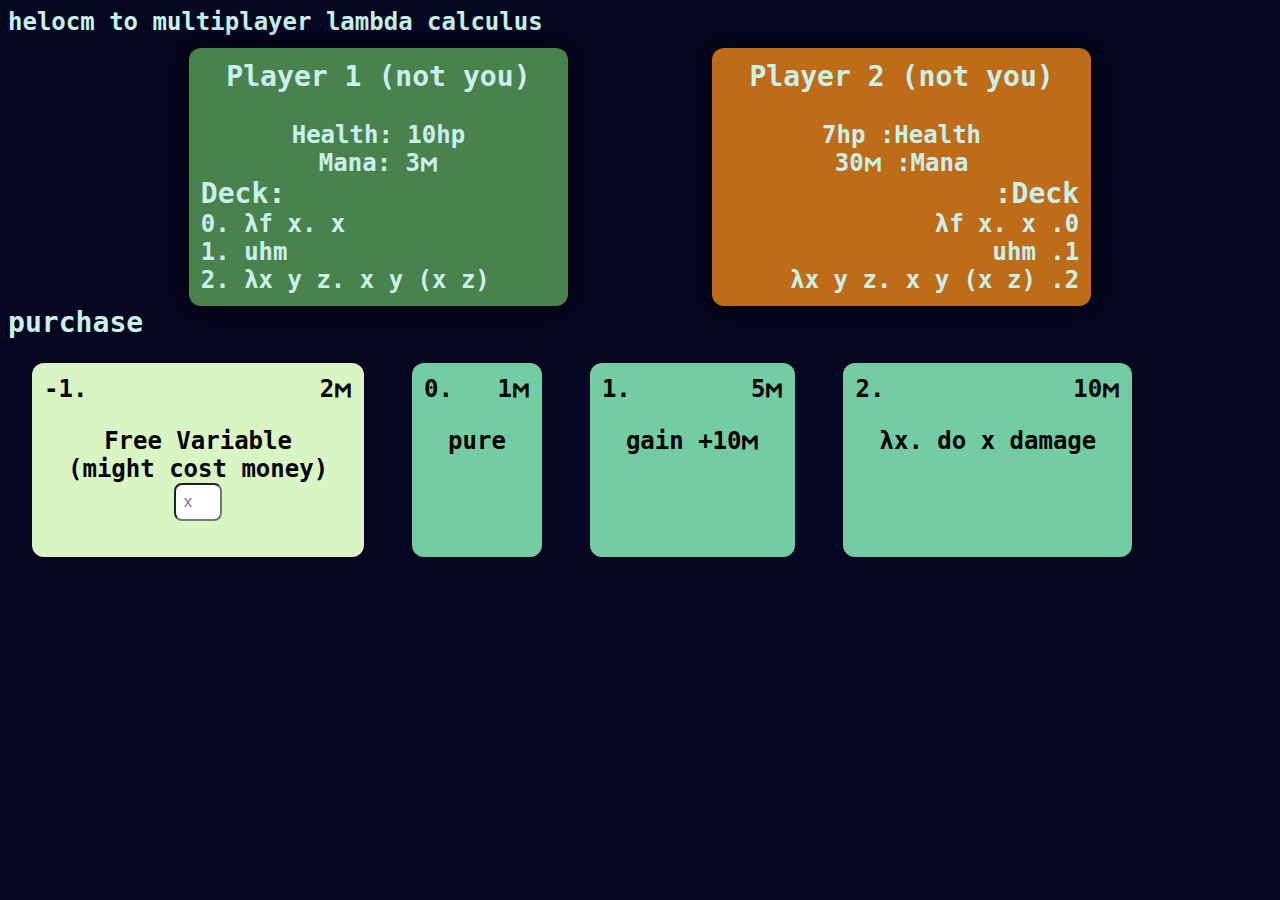
==== static/index.html @ 2c3b9917 "style changes" ====
<html>
<head>

    <style>

body {
    --col-back-1: #060721;
    --col-back-you: #4a824e;
    --col-back-enemy: #BE6C17;
    --col-back-combinator: #74CCA3;
    --col-back-fv: #D9F5C4;
    --col-prim-1: #C9F1EB;

    font-family: monospace;
    background: var(--col-back-1);
    color: var(--col-prim-1);
    font-size: 12px;
}

h3 {
    margin: 0px;
}

#players {
    display: flex;
    justify-content: center;
}

.player {
    box-sizing: border-box;
    margin-left: 3em;
    margin-right: 3em;
    margin-top: 0.5em;
    padding: 0.5em;
    width: 30%;

    display: flex;
    flex-direction: column;

    box-shadow: 0px 0px 1em #000000;
    border-radius: 0.5em;
}

.player.you {
    background: var(--col-back-you);
}


#player-2 {
    align-items: flex-end;
    text-align: right;
}

.stats {
    text-align: center;
    width: 100%;
}

.player:not(.you) {
    background: var(--col-back-enemy);

}

.you .plname::after {
    content: "(you)";
}

:not(.you) .plname::after {
    content: "(not you)";
}

#combinators {
    display: flex;
    flex-direction: row;
    flex-flow: wrap;
}

#free-variable {
    background: var(--col-back-fv);
}

#fv-name {
    width: 3em;
    font-size: 16px;
    padding: 0.5em;
    border-radius: 0.5em;
}

.combinator {
    background: var(--col-back-combinator);
    color: black;
    margin: 1em;
    padding: 0.5em;
    border-radius: 0.5em;
}

.comb-heading {
    display: flex;
    flex-direction: row;
    justify-content: space-between;
}

.comb-heading :nth-child(1) {
    width: 2em;
}

.comb-description {
    text-align: center;
    margin: 1em;
    box-sizing: border-box;
}

    </style>

</head>

<body>

<h1>
    helocm to multiplayer lambda calculus

    <div id="game-play">
        <div id="players">
            <div class="player you" id="player-1">
                <div class="stats">
                    <h3 class="plname"> Player 1 </h3> <br/>
                    Health: 10hp <br/>
                    Mana: 3𐌼 <br/>
                </div>
                <h3> Deck: </h3>
                <div class="deck">
                    <div class="card"> 0. λf x. x </div>
                    <div class="card"> 1. uhm </div>
                    <div class="card"> 2. λx y z. x y (x z) </div>
                </div>
            </div>
            <div class="player" id="player-2">
                <div class="stats">
                    <h3 class="plname"> Player 2 </h3> <br/>
                    7hp :Health <br/>
                    30𐌼 :Mana <br/>
                </div>
                <h3> :Deck </h3>
                <div class="deck">
                    <div class="card"> λf x. x .0 </div>
                    <div class="card"> uhm .1 </div>
                    <div class="card"> λx y z. x y (x z) .2 </div>
                </div>
            </div>
        </div>

        <h3> purchase </h3>
        <div id="combinators">
            <div class="combinator" id="free-variable">
                <div class="comb-heading">
                    <div class="comb-number"> -1. </div>
                    <div class="comb-cost"> 2𐌼 </div>
                </div>
                <div class="comb-description">
                    Free Variable <br> (might cost money) <br>
                    <input id="fv-name" type="text" placeholder="x"></input>
                </div>
            </div>
            <div class="combinator">
                <div class="comb-heading">
                    <div class="comb-number"> 0. </div>
                    <div class="comb-cost"> 1𐌼 </div>
                </div>
                <div class="comb-description"> pure </div>
            </div>
            <div class="combinator">
                <div class="comb-heading">
                    <div class="comb-number"> 1. </div>
                    <div class="comb-cost"> 5𐌼 </div>
                </div>
                <div class="comb-description"> gain +10𐌼  </div>
            </div>
            <div class="combinator">
                <div class="comb-heading">
                    <div class="comb-number"> 2. </div>
                    <div class="comb-cost"> 10𐌼 </div>
                </div>
                <div class="comb-description"> λx. do x damage </div>
            </div>
        </div>
    </div>


</h1>

</body>
</html>
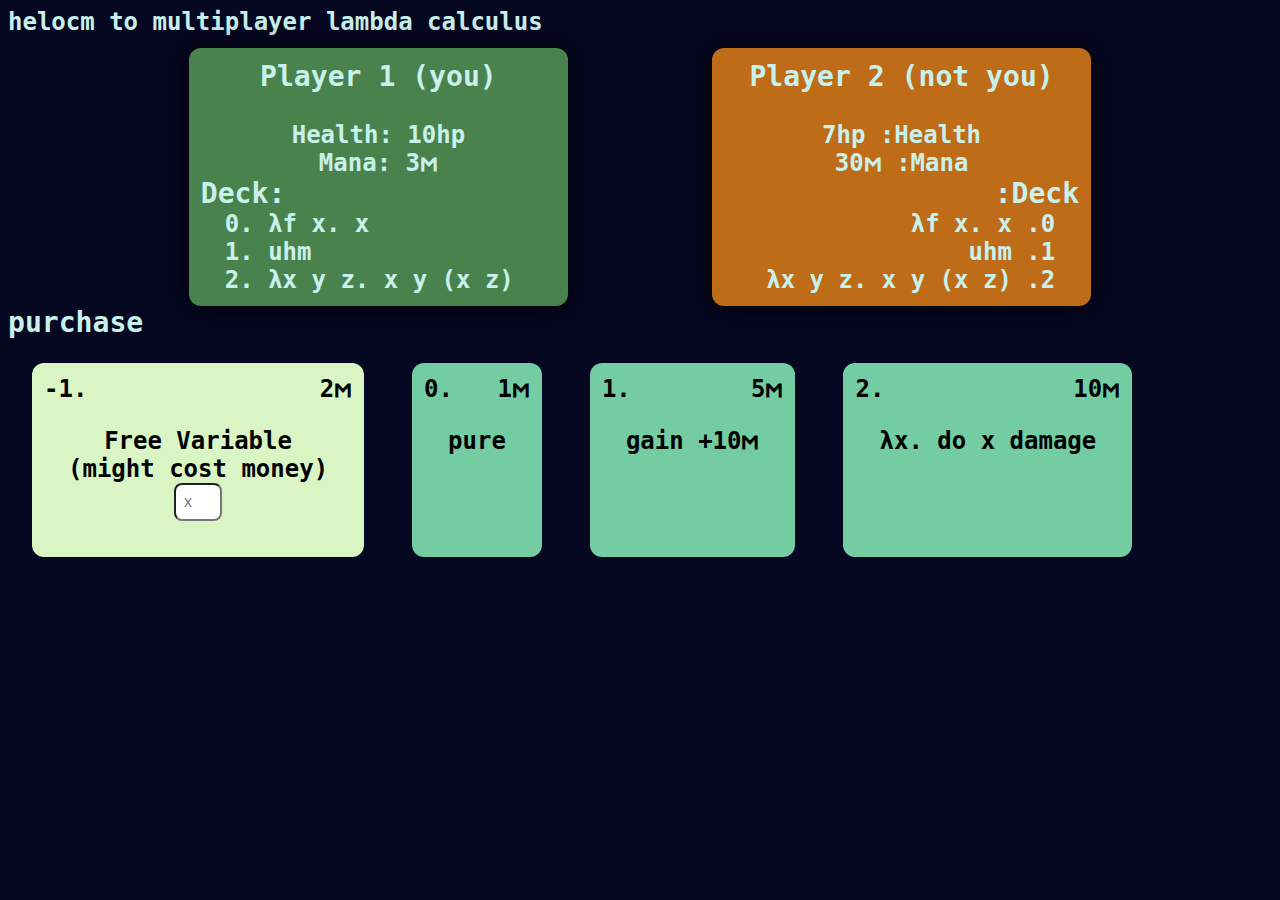
==== commit a886c83e: "Render functions" ====
--- a/static/index.html
+++ b/static/index.html
@@ -1,5 +1,7 @@
 <html>
 <head>
+
+<meta charset="UTF-8">
 
     <style>
 
@@ -61,12 +63,17 @@
 
 }
 
-.you .plname::after {
-    content: "(you)";
-}
-
-:not(.you) .plname::after {
-    content: "(not you)";
+.you > .stats > .plname::after {
+    content: " (you)";
+}
+
+:not(.you) > .stats > .plname::after {
+    content: " (not you)";
+}
+
+.card {
+    margin-left: 1em;
+    margin-right: 1em;
 }
 
 #combinators {
@@ -189,4 +196,8 @@
 </h1>
 
 </body>
+
+<script src="render.js"></script>
+<script src="handler.js"></script>
+
 </html>
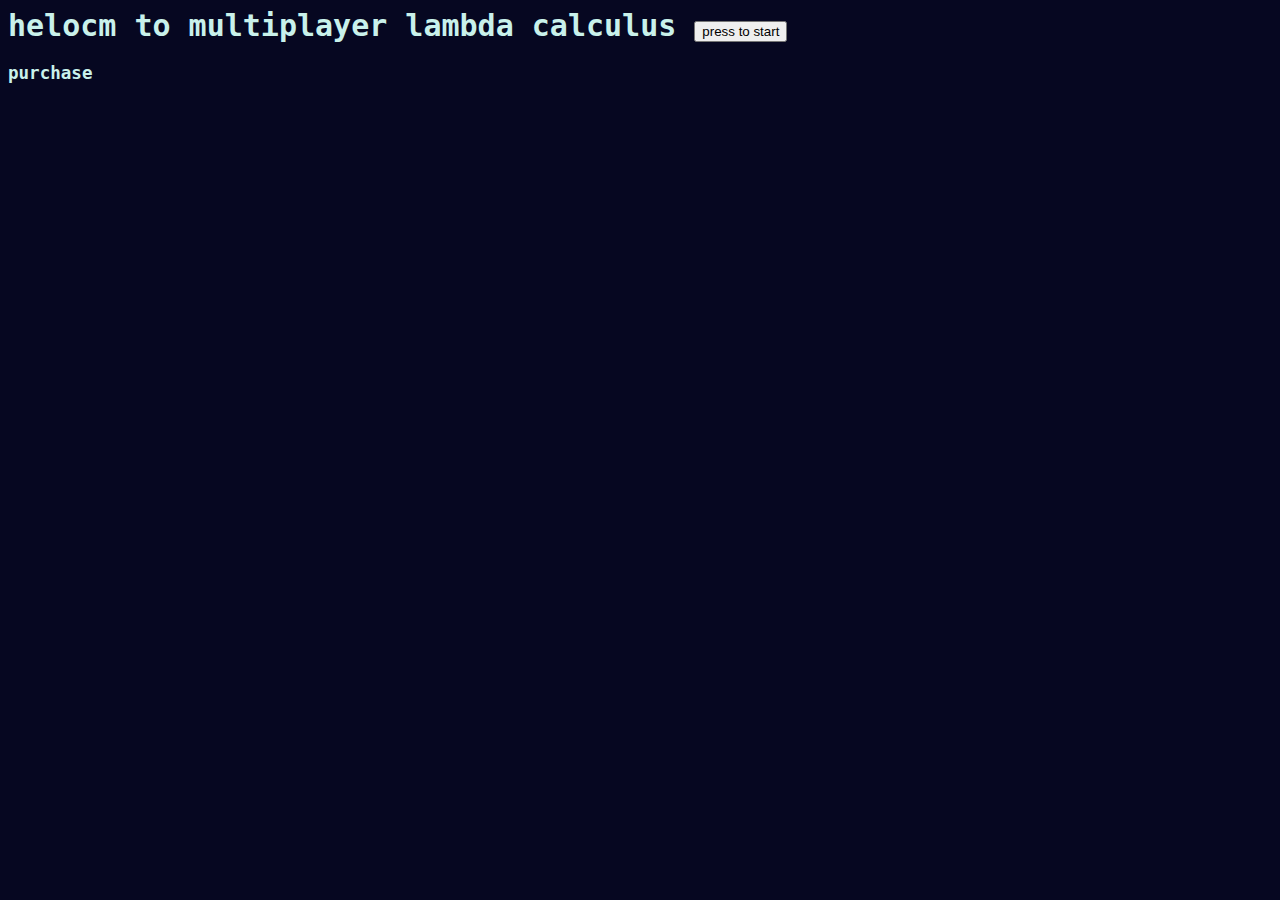
==== commit ffa1c078: "new game button" ====
--- a/static/index.html
+++ b/static/index.html
@@ -10,13 +10,15 @@
     --col-back-you: #4a824e;
     --col-back-enemy: #BE6C17;
     --col-back-combinator: #74CCA3;
+    --col-term: #A95A3E;
+    --col-term-selected: #D39D58;
     --col-back-fv: #D9F5C4;
     --col-prim-1: #C9F1EB;
 
     font-family: monospace;
     background: var(--col-back-1);
     color: var(--col-prim-1);
-    font-size: 12px;
+    font-size: 15px;
 }
 
 h3 {
@@ -71,9 +73,44 @@
     content: " (not you)";
 }
 
+.deck {
+    display: flex;
+    flex-direction: column;
+}
+
+#player-1 > .deck {
+    align-items: flex-start;
+}
+
+#player-2 > .deck {
+    align-items: flex-end;
+}
+
 .card {
     margin-left: 1em;
     margin-right: 1em;
+    margin-bottom: 0.2em;
+    padding: 0.2em;
+    border-radius: 0.2em;
+    background: var(--col-term);
+}
+
+.button-container {
+    display: flex;
+    flex-direction: row;
+
+}
+
+.card-selected {
+    background: var(--col-term-selected);
+}
+
+.button {
+    cursor: pointer;
+    background: var(--col-term);
+    margin: 0.2em;
+    padding: 0.2em;
+    border-radius: 0.2em;
 }
 
 #combinators {
@@ -86,7 +123,11 @@
     background: var(--col-back-fv);
 }
 
-#fv-name {
+.flash-red {
+    background: red;
+}
+
+.fv-input {
     width: 3em;
     font-size: 16px;
     padding: 0.5em;
@@ -99,6 +140,15 @@
     margin: 1em;
     padding: 0.5em;
     border-radius: 0.5em;
+    cursor: pointer;
+}
+
+.combinator:active:not(#free-variable) {
+    background: yellow !important;
+}
+
+.combinator.clicked#free-variable {
+    background: yellow !important;
 }
 
 .comb-heading {
@@ -107,8 +157,17 @@
     justify-content: space-between;
 }
 
-.comb-heading :nth-child(1) {
-    width: 2em;
+.comb-heading > * {
+    margin-left: 1em;
+    margin-right: 1em;
+}
+
+.comb-heading :first-child {
+    margin-left: 0;
+}
+
+.comb-heading :last-child {
+    margin-right: 0;
 }
 
 .comb-description {
@@ -123,72 +182,19 @@
 
 <body>
 
-<h1>
-    helocm to multiplayer lambda calculus
+    <h1>
+        helocm to multiplayer lambda calculus
+        <button id="new-game"> press to start </button>
+    </h1>
 
     <div id="game-play">
         <div id="players">
-            <div class="player you" id="player-1">
-                <div class="stats">
-                    <h3 class="plname"> Player 1 </h3> <br/>
-                    Health: 10hp <br/>
-                    Mana: 3𐌼 <br/>
-                </div>
-                <h3> Deck: </h3>
-                <div class="deck">
-                    <div class="card"> 0. λf x. x </div>
-                    <div class="card"> 1. uhm </div>
-                    <div class="card"> 2. λx y z. x y (x z) </div>
-                </div>
-            </div>
-            <div class="player" id="player-2">
-                <div class="stats">
-                    <h3 class="plname"> Player 2 </h3> <br/>
-                    7hp :Health <br/>
-                    30𐌼 :Mana <br/>
-                </div>
-                <h3> :Deck </h3>
-                <div class="deck">
-                    <div class="card"> λf x. x .0 </div>
-                    <div class="card"> uhm .1 </div>
-                    <div class="card"> λx y z. x y (x z) .2 </div>
-                </div>
-            </div>
+            <span></span>
+            <span></span>
         </div>
 
         <h3> purchase </h3>
         <div id="combinators">
-            <div class="combinator" id="free-variable">
-                <div class="comb-heading">
-                    <div class="comb-number"> -1. </div>
-                    <div class="comb-cost"> 2𐌼 </div>
-                </div>
-                <div class="comb-description">
-                    Free Variable <br> (might cost money) <br>
-                    <input id="fv-name" type="text" placeholder="x"></input>
-                </div>
-            </div>
-            <div class="combinator">
-                <div class="comb-heading">
-                    <div class="comb-number"> 0. </div>
-                    <div class="comb-cost"> 1𐌼 </div>
-                </div>
-                <div class="comb-description"> pure </div>
-            </div>
-            <div class="combinator">
-                <div class="comb-heading">
-                    <div class="comb-number"> 1. </div>
-                    <div class="comb-cost"> 5𐌼 </div>
-                </div>
-                <div class="comb-description"> gain +10𐌼  </div>
-            </div>
-            <div class="combinator">
-                <div class="comb-heading">
-                    <div class="comb-number"> 2. </div>
-                    <div class="comb-cost"> 10𐌼 </div>
-                </div>
-                <div class="comb-description"> λx. do x damage </div>
-            </div>
         </div>
     </div>
 
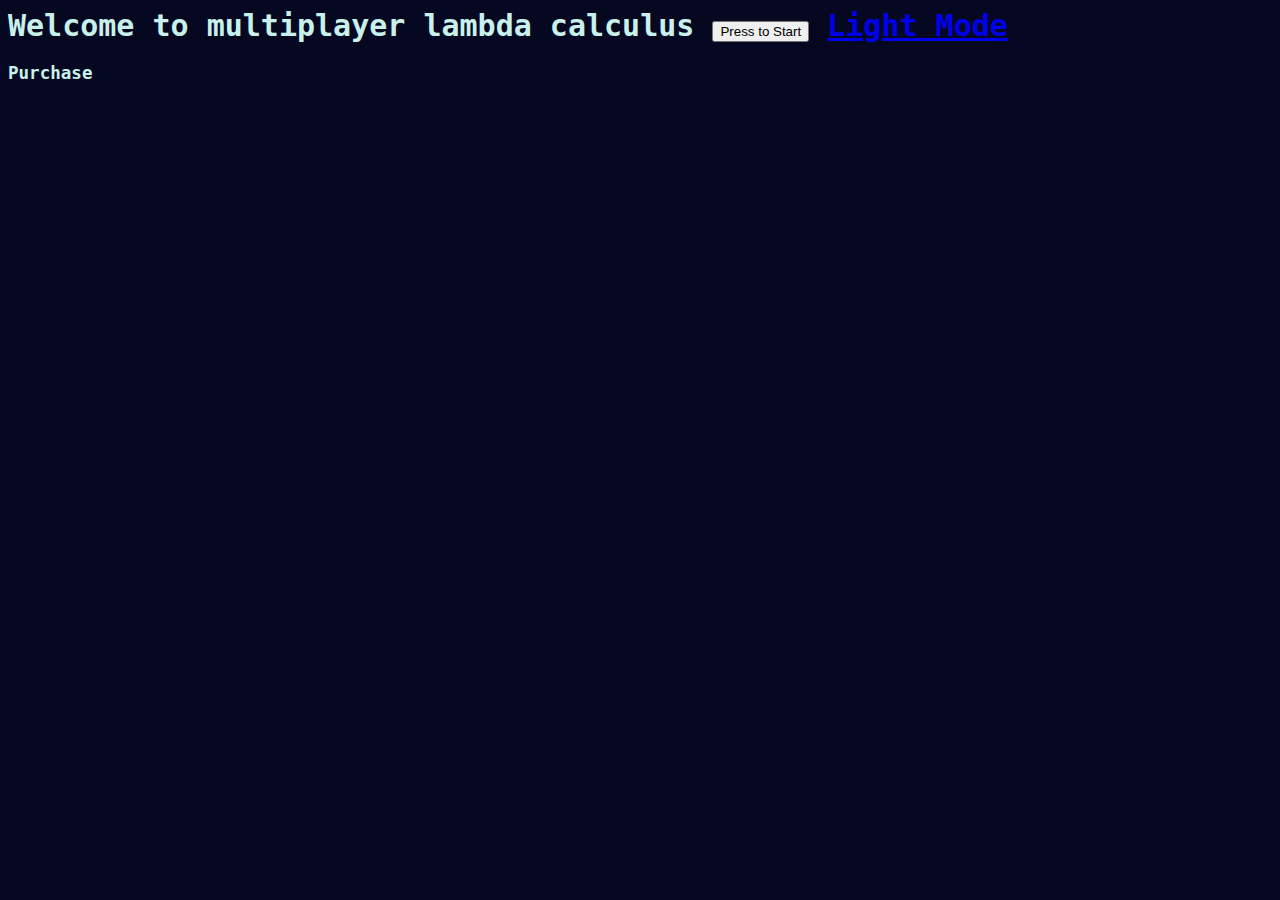
==== commit 413de833: "Update index.html" ====
--- a/static/index.html
+++ b/static/index.html
@@ -183,17 +183,16 @@
 <body>
 
     <h1>
-        helocm to multiplayer lambda calculus
-        <button id="new-game"> press to start </button>
+        Welcome to multiplayer lambda calculus
+        <button id="new-game"> Press to Start </button>
+        <a href="light.html"> Light Mode </a>
     </h1>
 
     <div id="game-play">
         <div id="players">
-            <span></span>
-            <span></span>
         </div>
 
-        <h3> purchase </h3>
+        <h3> Purchase </h3>
         <div id="combinators">
         </div>
     </div>
